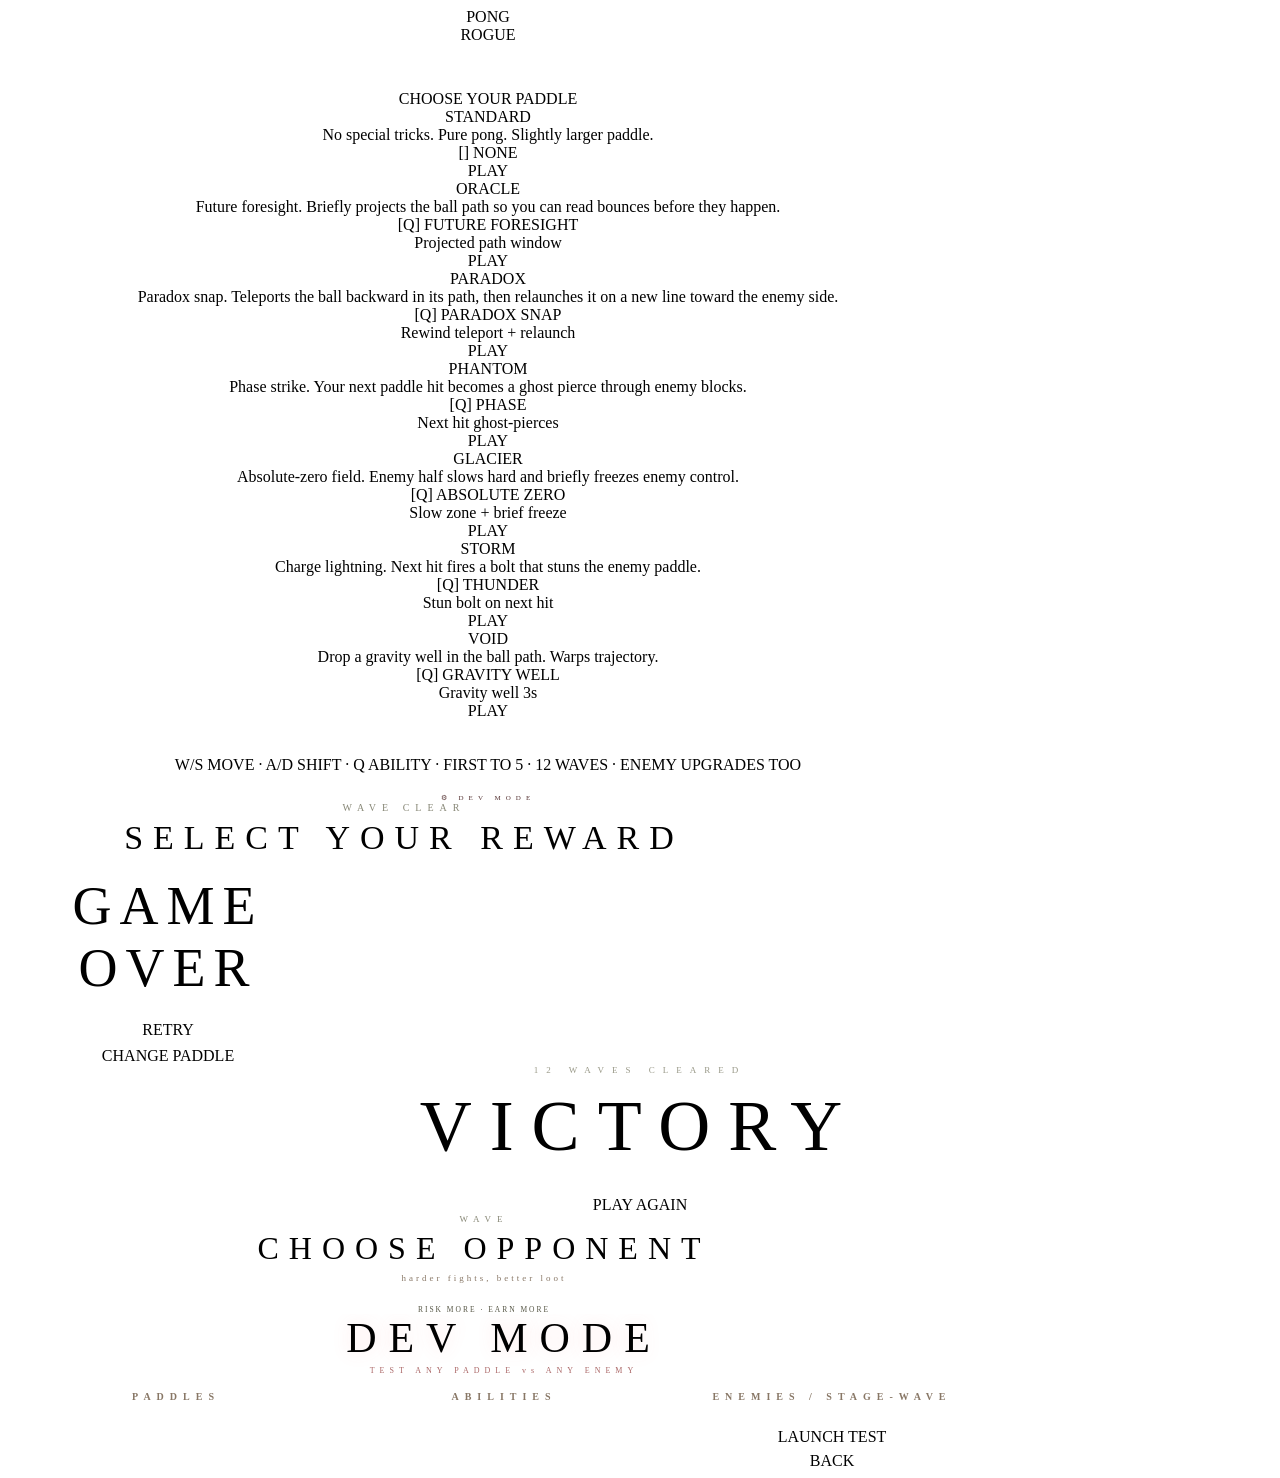
==== pong-rogue__2_ (5).html @ d9d01078 "6767 klein" ====
<!DOCTYPE html>
<html lang="en">
<head>
<meta charset="UTF-8">

<meta name="viewport" content="width=device-width, initial-scale=1.0">
<title>PONG ROGUE</title>
<link rel="stylesheet" href="styles.css">
</head>
<body>
<div id="crt-scan"></div><div id="crt-edge"></div>
<canvas id="cv"></canvas>

<div id="menu-screen" class="screen">
  <div style="text-align:center;max-width:920px;padding:0 20px;">
    <div style="margin-bottom:46px;"><div class="title">PONG</div><div class="subtitle">ROGUE</div></div>
    <div class="slabel">CHOOSE YOUR PADDLE</div>
    <div class="pad-grid" id="pad-grid"></div>
    <div class="dim" style="margin-top:36px;">W/S MOVE &middot; A/D SHIFT &middot; Q ABILITY &middot; FIRST TO 5 &middot; 12 WAVES &middot; ENEMY UPGRADES TOO</div>
    <div id="dev-btn" style="margin-top:20px;cursor:pointer;color:#553333;font-size:7px;letter-spacing:5px;transition:color 0.2s;" onmouseenter="this.style.color='#f66'" onmouseleave="this.style.color='#553333'" onclick="SFX.sel();showDevScreen();">&#9881; DEV MODE</div>
  </div>
</div>

<div id="cards-screen" class="screen hidden">
  <div style="text-align:center;max-width:760px;padding:0 16px;">
    <div style="color:#887;font-size:10px;letter-spacing:6px;margin-bottom:6px;">WAVE CLEAR</div>
    <div id="upgrade-title" style="font-size:clamp(24px,4vw,34px);letter-spacing:10px;margin-bottom:6px;text-shadow:0 0 18px rgba(255,255,255,0.18);">SELECT YOUR REWARD</div>
    <div id="rank-display"></div>
    <div id="diff-display" style="margin:4px 0;"></div>
    <div id="e-warn-box"></div>
    <div id="next-wave-info" style="color:#887;font-size:9px;letter-spacing:2px;margin:10px 0 18px;"></div>
    <div class="card-grid" id="card-grid"></div>
  </div>
</div>

<div id="go-screen" class="screen hidden">
  <div style="text-align:center;max-width:320px;">
    <div style="font-size:clamp(36px,6vw,54px);letter-spacing:8px;text-shadow:0 0 24px rgba(255,255,255,0.18);margin-bottom:8px;">GAME<br>OVER</div>
    <div id="go-info" style="color:#998;font-size:11px;letter-spacing:3px;margin-bottom:8px;"></div>
    <div id="go-buffs" style="color:#a66;font-size:9px;margin-bottom:22px;"></div>
    <div style="display:flex;flex-direction:column;gap:8px;align-items:center;">
      <div class="btn" id="go-retry">RETRY</div>
      <div class="btn sec" id="go-menu">CHANGE PADDLE</div>
    </div>
  </div>
</div>

<div id="vic-screen" class="screen hidden">
  <div style="text-align:center;">
    <div style="color:#998;font-size:9px;letter-spacing:8px;margin-bottom:10px;">12 WAVES CLEARED</div>
    <div id="vic-title" style="font-size:clamp(48px,8vw,72px);letter-spacing:18px;margin-bottom:8px;">VICTORY</div>
    <div id="vic-info" style="color:#aa9;font-size:11px;letter-spacing:3px;margin-bottom:28px;"></div>
    <div class="btn" id="vic-again">PLAY AGAIN</div>
  </div>
</div>

<div id="opp-screen" class="screen hidden">
  <div style="text-align:center;max-width:920px;padding:0 16px;">
    <div style="color:#887;font-size:9px;letter-spacing:6px;margin-bottom:6px;">WAVE <span id="opp-wave-num"></span></div>
    <div style="font-size:clamp(22px,4vw,32px);letter-spacing:10px;margin-bottom:4px;text-shadow:0 0 18px rgba(255,255,255,0.18);">CHOOSE OPPONENT</div>
    <div id="opp-enemy-warn" style="margin:6px 0;"></div>
    <div style="color:#887766;font-size:9px;letter-spacing:3px;margin:4px 0 18px;">harder fights, better loot</div>
    <div class="opp-grid" id="opp-grid"></div>
    <div style="color:#554;font-size:7.5px;letter-spacing:2px;margin-top:22px;">RISK MORE &middot; EARN MORE</div>
  </div>
</div>

<div id="dev-screen" class="screen hidden">
  <div style="text-align:center;max-width:960px;padding:0 16px;max-height:90vh;overflow-y:auto;">
    <div style="font-size:clamp(28px,5vw,42px);letter-spacing:12px;margin-bottom:4px;text-shadow:0 0 18px rgba(255,100,100,0.18);">DEV MODE</div>
    <div style="color:#a66;font-size:8px;letter-spacing:5px;margin-bottom:16px;">TEST ANY PADDLE vs ANY ENEMY</div>
    <div style="display:flex;gap:24px;justify-content:center;flex-wrap:wrap;align-items:flex-start;">
      <div style="flex:1;min-width:200px;max-width:320px;">
        <div style="color:#887766;font-size:10px;font-weight:900;letter-spacing:6px;margin-bottom:10px;">PADDLES</div>
        <div id="dev-pad-grid" style="display:flex;flex-direction:column;gap:4px;"></div>
      </div>
      <div style="flex:1;min-width:200px;max-width:320px;">
        <div style="color:#887766;font-size:10px;font-weight:900;letter-spacing:6px;margin-bottom:10px;">ABILITIES</div>
        <div id="dev-enemy-grid" style="display:flex;flex-direction:column;gap:4px;"></div>
      </div>
      <div style="flex:1;min-width:200px;max-width:320px;">
        <div style="color:#887766;font-size:10px;font-weight:900;letter-spacing:6px;margin-bottom:10px;">ENEMIES / STAGE-WAVE</div>
        <div id="dev-opts" style="display:flex;flex-direction:column;gap:4px;"></div>
        <div class="btn" id="dev-go" style="margin-top:16px;width:100%;">LAUNCH TEST</div>
        <div class="btn sec" id="dev-back" style="margin-top:6px;width:100%;">BACK</div>
      </div>
    </div>
  </div>
</div>

<script src="script.js">
</script>
</body>
</html>
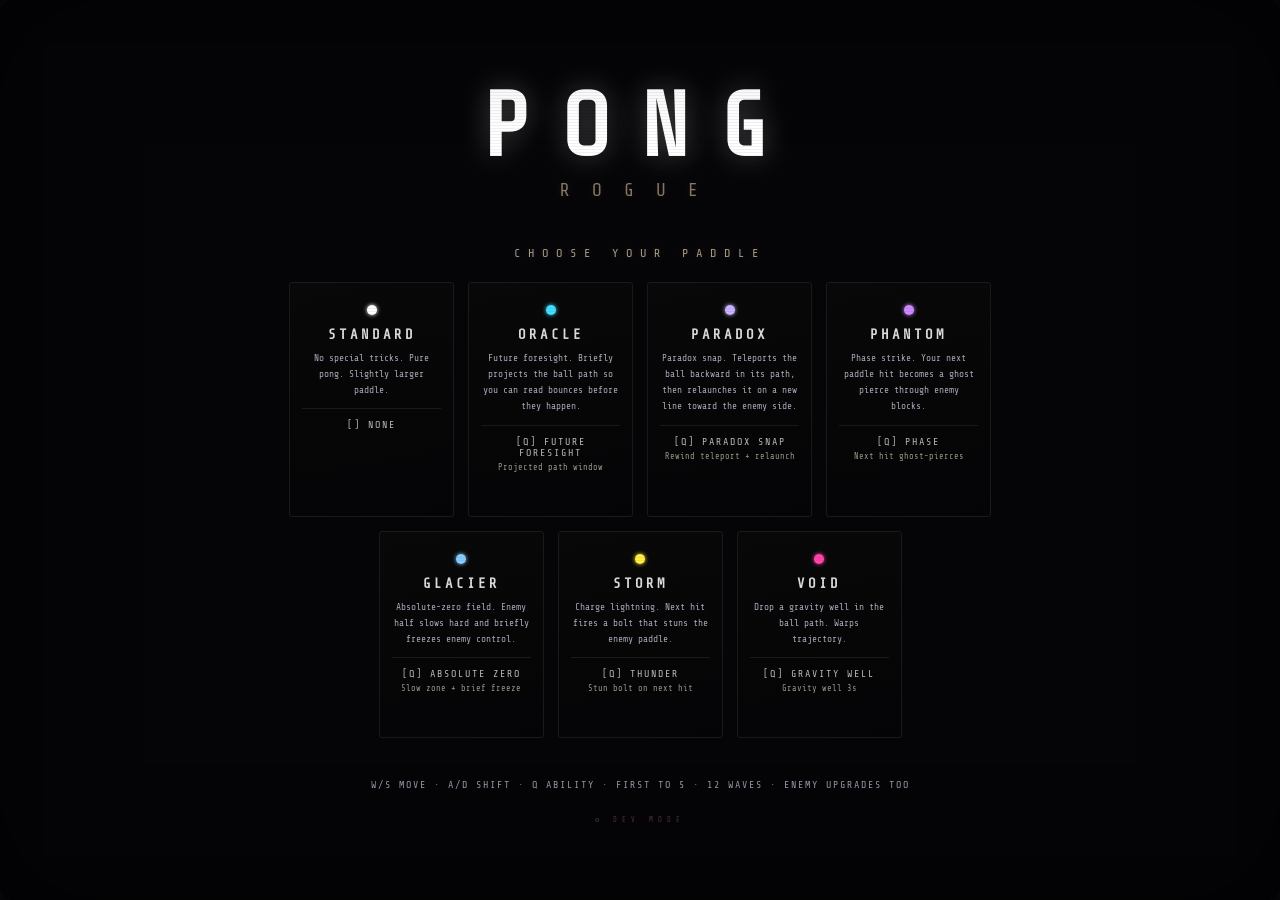
==== commit 8ff3468f: "6767" ====
--- a/pong-rogue__2_ (5).html
+++ b/pong-rogue__2_ (5).html
@@ -89,6 +89,7 @@
 </div>
 
 <script src="script.js">
+
 </script>
 </body>
 </html>
--- a/styles.css
+++ b/styles.css
@@ -0,0 +1,468 @@
+@import url("https://fonts.googleapis.com/css2?family=Share+Tech+Mono&family=Space+Mono:wght@400;700&display=swap");
+* {
+	margin: 0;
+	padding: 0;
+	box-sizing: border-box;
+}
+body {
+	background: #000;
+	overflow: hidden;
+	font-family: "Share Tech Mono", monospace;
+	color: #fff;
+	width: 100vw;
+	height: 100vh;
+	user-select: none;
+}
+#crt-scan {
+	position: fixed;
+	inset: 0;
+	pointer-events: none;
+	z-index: 100;
+	background: repeating-linear-gradient(
+		0deg,
+		rgba(0, 0, 0, 0.06) 0px,
+		rgba(0, 0, 0, 0.06) 1px,
+		transparent 1px,
+		transparent 3px
+	);
+}
+#crt-edge {
+	position: fixed;
+	inset: 0;
+	pointer-events: none;
+	z-index: 101;
+	box-shadow:
+		inset 0 0 120px rgba(0, 0, 0, 0.5),
+		inset 0 0 40px rgba(0, 0, 0, 0.3);
+	border-radius: 14px;
+}
+canvas {
+	display: block;
+	width: 100vw;
+	height: 100vh;
+	cursor: none;
+}
+.screen {
+	position: fixed;
+	inset: 0;
+	display: flex;
+	flex-direction: column;
+	align-items: center;
+	justify-content: center;
+	z-index: 50;
+	background: #050508;
+	transition: opacity 0.4s;
+}
+.screen.hidden {
+	opacity: 0;
+	pointer-events: none;
+}
+.title {
+	font-size: clamp(48px, 10vw, 90px);
+	letter-spacing: clamp(10px, 3vw, 30px);
+	font-weight: bold;
+	text-shadow:
+		0 0 30px rgba(255, 255, 255, 0.25),
+		0 0 80px rgba(255, 255, 255, 0.08);
+}
+.subtitle {
+	font-size: clamp(12px, 2vw, 18px);
+	letter-spacing: clamp(8px, 2vw, 22px);
+	color: #887766;
+	text-shadow: 0 0 10px rgba(255, 200, 150, 0.12);
+	margin-top: 2px;
+}
+
+/* Paddle select cards — rough, analog feel */
+.pad-grid {
+	display: flex;
+	gap: 14px;
+	justify-content: center;
+	flex-wrap: wrap;
+	max-width: 1000px;
+	margin: 0 auto;
+}
+.pad-card {
+	width: clamp(130px, 18vw, 165px);
+	padding: 22px 12px 16px;
+	text-align: center;
+	cursor: pointer;
+	border: 1px solid #1a1a1a;
+	border-radius: 3px;
+	background: linear-gradient(170deg, #080808, #040406);
+	transition: all 0.2s ease;
+	position: relative;
+}
+.pad-card::before {
+	content: "";
+	position: absolute;
+	top: -1px;
+	left: 20%;
+	right: 20%;
+	height: 1px;
+	background: linear-gradient(90deg, transparent, var(--pc), transparent);
+	opacity: 0;
+	transition: opacity 0.3s;
+}
+.pad-card:hover::before {
+	opacity: 0.4;
+}
+.pad-card:hover {
+	transform: translateY(-4px);
+	background: linear-gradient(170deg, #0c0c0c, #060608);
+	border-color: #2a2a2a;
+}
+.pad-card .cdot {
+	width: 10px;
+	height: 10px;
+	border-radius: 50%;
+	margin: 0 auto 12px;
+	transition: box-shadow 0.25s;
+	box-shadow: 0 0 4px var(--pc);
+}
+.pad-card:hover .cdot {
+	box-shadow:
+		0 0 16px var(--pc),
+		0 0 30px var(--pc);
+}
+.pad-card .pn {
+	font-size: 14px;
+	font-weight: 700;
+	letter-spacing: 3px;
+	margin-bottom: 8px;
+	color: #ddd;
+	transition: all 0.2s;
+}
+.pad-card:hover .pn {
+	color: var(--pc);
+	text-shadow: 0 0 12px color-mix(in srgb, var(--pc) 40%, transparent);
+}
+.pad-card .pd {
+	color: #aab;
+	font-size: 9.5px;
+	line-height: 1.7;
+	margin-bottom: 10px;
+	min-height: 36px;
+}
+.pad-card .ps {
+	border-top: 1px solid #1a1a1a;
+	padding-top: 10px;
+	transition: border-color 0.2s;
+}
+.pad-card:hover .ps {
+	border-color: color-mix(in srgb, var(--pc) 25%, transparent);
+}
+.pad-card .pa {
+	color: #bbb;
+	font-size: 10px;
+	letter-spacing: 2px;
+	transition: color 0.2s;
+}
+.pad-card:hover .pa {
+	color: color-mix(in srgb, var(--pc) 80%, #aaa);
+}
+.pad-card .pi {
+	color: #998;
+	font-size: 8.5px;
+	margin-top: 4px;
+}
+.pad-card .pt {
+	color: transparent;
+	font-size: 11px;
+	letter-spacing: 5px;
+	margin-top: 12px;
+	height: 16px;
+	transition: all 0.25s;
+}
+.pad-card:hover .pt {
+	color: var(--pc);
+	text-shadow: 0 0 10px color-mix(in srgb, var(--pc) 50%, transparent);
+}
+
+/* Upgrade cards — each feels weighty and deliberate */
+.card-grid {
+	display: flex;
+	gap: 18px;
+	justify-content: center;
+	flex-wrap: wrap;
+	max-width: 860px;
+	margin: 0 auto;
+}
+.up-card {
+	width: clamp(175px, 24vw, 230px);
+	padding: 26px 16px 20px;
+	text-align: center;
+	cursor: pointer;
+	border: 1px solid #1a1a1a;
+	border-radius: 3px;
+	background: linear-gradient(175deg, #080808 0%, #050507 100%);
+	transition: all 0.22s ease;
+	position: relative;
+}
+.up-card::after {
+	content: "";
+	position: absolute;
+	inset: 0;
+	border-radius: 3px;
+	background: radial-gradient(ellipse at 50% 0%, var(--rc), transparent 70%);
+	opacity: 0;
+	transition: opacity 0.3s;
+	pointer-events: none;
+}
+.up-card:hover::after {
+	opacity: 0.04;
+}
+.up-card:hover {
+	transform: translateY(-6px);
+	background: linear-gradient(175deg, #0d0d0d 0%, #08080a 100%);
+	border-color: #333;
+}
+.up-card .ri {
+	font-size: 32px;
+	margin-bottom: 12px;
+	transition: text-shadow 0.2s;
+}
+.up-card:hover .ri {
+	text-shadow:
+		0 0 20px var(--rc),
+		0 0 40px var(--rc);
+}
+.up-card .cn {
+	font-size: 15px;
+	font-weight: 700;
+	letter-spacing: 2px;
+	margin-bottom: 8px;
+	color: #eee;
+}
+.up-card:hover .cn {
+	text-shadow: 0 0 10px rgba(255, 255, 255, 0.2);
+}
+.up-card .cd {
+	color: #ccb;
+	font-size: 11px;
+	line-height: 1.6;
+	margin-bottom: 12px;
+	min-height: 24px;
+}
+.up-card .cr {
+	font-size: 9px;
+	letter-spacing: 4px;
+	font-weight: 700;
+	padding: 8px 0 0;
+	border-top: 1px solid #1a1a1a;
+	transition: all 0.2s;
+}
+.up-card:hover .cr {
+	border-color: color-mix(in srgb, var(--rc) 30%, transparent);
+}
+.up-card .ab-tag {
+	font-size: 8px;
+	letter-spacing: 3px;
+	padding: 4px 10px;
+	border-radius: 2px;
+	display: inline-block;
+	margin-bottom: 8px;
+}
+
+/* Enemy warning */
+.e-warn {
+	margin: 16px auto 4px;
+	padding: 16px 32px;
+	border: 1px solid #442222;
+	border-radius: 3px;
+	background: linear-gradient(175deg, #0a0404, #080303);
+	max-width: 420px;
+	text-align: center;
+}
+
+/* Opponent cards — bold, asymmetric energy */
+.opp-grid {
+	display: flex;
+	gap: 18px;
+	justify-content: center;
+	flex-wrap: wrap;
+	max-width: 1000px;
+	margin: 0 auto;
+}
+.opp-card {
+	width: clamp(185px, 26vw, 250px);
+	padding: 24px 18px 18px;
+	text-align: center;
+	cursor: pointer;
+	border: 1px solid #1a1a1a;
+	border-radius: 3px;
+	background: linear-gradient(172deg, #080808 0%, #040406 100%);
+	transition: all 0.22s ease;
+	position: relative;
+	overflow: hidden;
+}
+.opp-card::before {
+	content: "";
+	position: absolute;
+	bottom: 0;
+	left: 0;
+	right: 0;
+	height: 2px;
+	background: linear-gradient(90deg, transparent, var(--dc), transparent);
+	opacity: 0;
+	transition: opacity 0.3s;
+}
+.opp-card:hover::before {
+	opacity: 0.5;
+}
+.opp-card:hover {
+	transform: translateY(-5px);
+	background: linear-gradient(172deg, #0c0c0c 0%, #06060a 100%);
+	border-color: #2a2a2a;
+}
+.opp-card .opp-diff {
+	font-size: 38px;
+	font-weight: 900;
+	letter-spacing: 4px;
+	margin-bottom: 4px;
+	transition: text-shadow 0.2s;
+	font-family: "Space Mono", monospace;
+}
+.opp-card:hover .opp-diff {
+	text-shadow:
+		0 0 24px var(--dc),
+		0 0 48px var(--dc);
+}
+.opp-card .opp-name {
+	font-size: 15px;
+	font-weight: 700;
+	letter-spacing: 4px;
+	margin-bottom: 3px;
+	color: #ddd;
+}
+.opp-card .opp-tag {
+	font-size: 11px;
+	color: #aaa;
+	letter-spacing: 3px;
+	margin-bottom: 6px;
+	min-height: 16px;
+}
+.opp-card .opp-boss {
+	font-size: 9px;
+	letter-spacing: 5px;
+	padding: 4px 12px;
+	border-radius: 2px;
+	display: inline-block;
+	margin-bottom: 6px;
+	background: rgba(255, 68, 68, 0.15);
+	color: #f66;
+	border: 1px solid rgba(255, 68, 68, 0.3);
+	text-shadow: 0 0 6px rgba(255, 68, 68, 0.3);
+}
+.opp-card .opp-stats {
+	display: flex;
+	gap: 6px;
+	justify-content: center;
+	margin: 10px 0;
+}
+.opp-card .opp-stat {
+	font-size: 8.5px;
+	color: #bbb;
+	letter-spacing: 1.5px;
+	padding: 3px 8px;
+	border: 1px solid #222;
+	border-radius: 2px;
+	background: rgba(255, 255, 255, 0.025);
+}
+.opp-card .opp-reward-box {
+	border-top: 1px solid #1a1a1a;
+	padding-top: 14px;
+	margin-top: 10px;
+	transition: border-color 0.2s;
+}
+.opp-card:hover .opp-reward-box {
+	border-color: color-mix(in srgb, var(--dc) 25%, transparent);
+}
+.opp-card .opp-reward-label {
+	font-size: 8.5px;
+	letter-spacing: 4px;
+	color: #99a;
+	margin-bottom: 10px;
+}
+.opp-card .opp-tiers {
+	display: flex;
+	flex-wrap: wrap;
+	gap: 5px;
+	justify-content: center;
+}
+.opp-card .opp-tier-pill {
+	font-size: 8px;
+	letter-spacing: 1.5px;
+	padding: 4px 8px;
+	border-radius: 2px;
+	border: 1px solid #1a1a1a;
+	white-space: nowrap;
+	font-weight: 700;
+}
+.opp-card .opp-fight {
+	color: transparent;
+	font-size: 12px;
+	letter-spacing: 6px;
+	margin-top: 14px;
+	height: 18px;
+	transition: all 0.25s;
+}
+.opp-card:hover .opp-fight {
+	color: var(--dc);
+	text-shadow: 0 0 10px color-mix(in srgb, var(--dc) 50%, transparent);
+}
+
+.diff-badge {
+	display: inline-block;
+	padding: 5px 14px;
+	border-radius: 3px;
+	font-size: 14px;
+	font-weight: 700;
+	letter-spacing: 3px;
+	margin: 6px 0;
+}
+.btn {
+	padding: 16px 44px;
+	border: 1px solid #555;
+	border-radius: 3px;
+	color: #fff;
+	cursor: pointer;
+	font-size: 15px;
+	letter-spacing: 6px;
+	font-family: inherit;
+	background: linear-gradient(175deg, #0c0c0c, #060608);
+	transition: all 0.22s ease;
+	text-align: center;
+	display: inline-block;
+}
+.btn:hover {
+	background: linear-gradient(175deg, #181818, #0c0c0e);
+	border-color: #888;
+	box-shadow: 0 0 24px rgba(255, 255, 255, 0.06);
+	text-shadow: 0 0 8px rgba(255, 255, 255, 0.15);
+}
+.btn.sec {
+	border-color: #333;
+	color: #999;
+	font-size: 12px;
+	letter-spacing: 4px;
+	padding: 12px 32px;
+}
+.btn.sec:hover {
+	background: linear-gradient(175deg, #101010, #080808);
+	border-color: #555;
+	box-shadow: none;
+}
+.dim {
+	color: #99a;
+	font-size: 10px;
+	letter-spacing: 2px;
+	line-height: 2.2;
+}
+.slabel {
+	color: #aa9988;
+	font-size: 12px;
+	letter-spacing: 8px;
+	margin-bottom: 22px;
+	text-shadow: 0 0 6px rgba(255, 200, 150, 0.15);
+}
